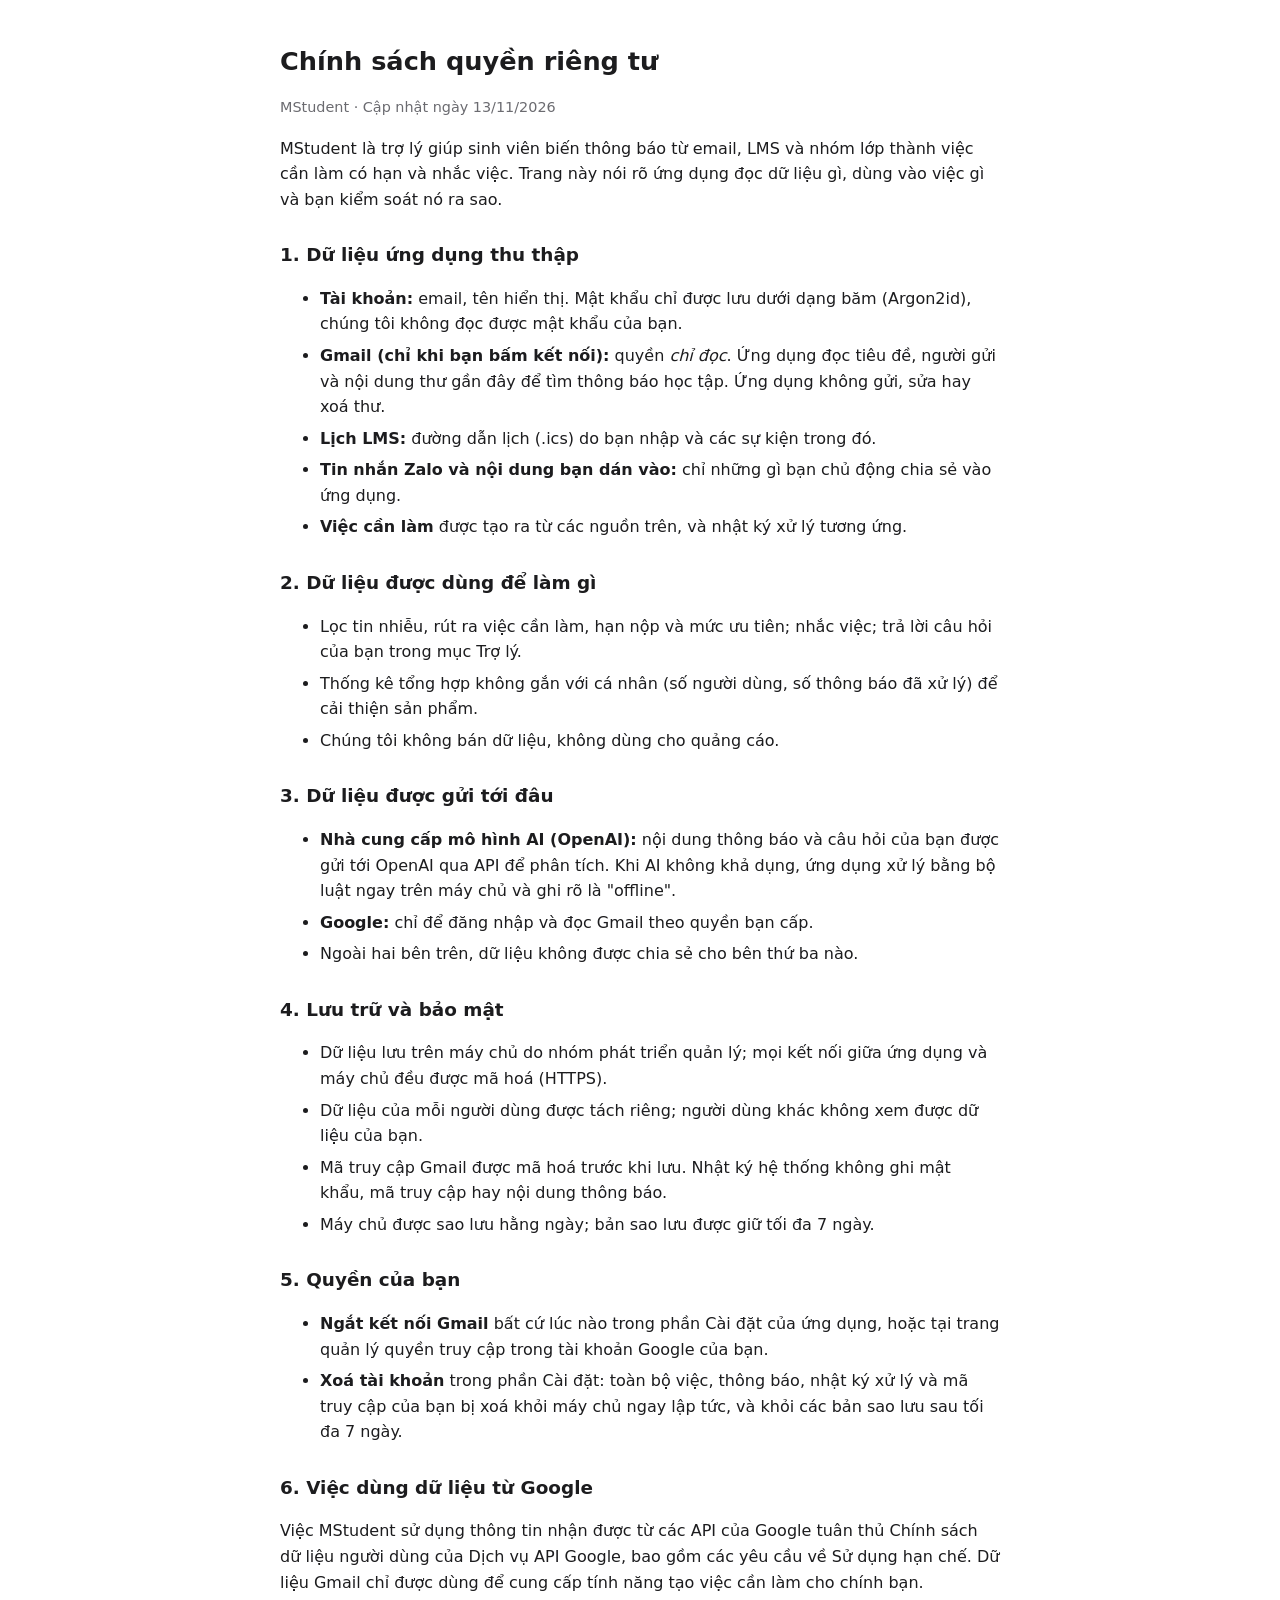
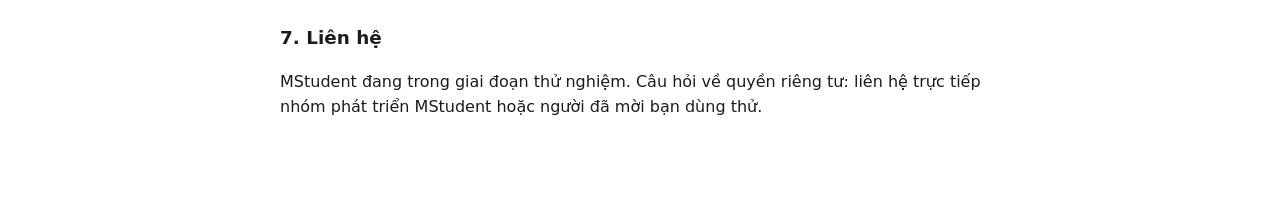
==== app/static/privacy.html @ 40b5fcc2 "feat(backend): production hardening - prod config check, proxy-aware client IP, persistent rate limi" ====
<!doctype html>
<html lang="vi">
<head>
<meta charset="utf-8">
<meta name="viewport" content="width=device-width, initial-scale=1">
<title>MStudent — Chính sách quyền riêng tư</title>
<style>
  body { font: 16px/1.6 system-ui, -apple-system, "Segoe UI", sans-serif; color: #1c1c1e; background: #fff;
         max-width: 720px; margin: 0 auto; padding: 24px 16px 64px; }
  h1 { font-size: 1.6rem; margin-bottom: 4px; }
  h2 { font-size: 1.15rem; margin-top: 28px; }
  .muted { color: #6b6b70; font-size: .9rem; }
  li { margin: 6px 0; }
  @media (prefers-color-scheme: dark) { body { color: #f2f2f7; background: #111113; } .muted { color: #a1a1a8; } }
</style>
</head>
<body>
<h1>Chính sách quyền riêng tư</h1>
<p class="muted">MStudent · Cập nhật ngày 13/11/2026</p>

<p>MStudent là trợ lý giúp sinh viên biến thông báo từ email, LMS và nhóm lớp thành việc cần làm có hạn và nhắc
việc. Trang này nói rõ ứng dụng đọc dữ liệu gì, dùng vào việc gì và bạn kiểm soát nó ra sao.</p>

<h2>1. Dữ liệu ứng dụng thu thập</h2>
<ul>
  <li><strong>Tài khoản:</strong> email, tên hiển thị. Mật khẩu chỉ được lưu dưới dạng băm (Argon2id), chúng
      tôi không đọc được mật khẩu của bạn.</li>
  <li><strong>Gmail (chỉ khi bạn bấm kết nối):</strong> quyền <em>chỉ đọc</em>. Ứng dụng đọc tiêu đề, người
      gửi và nội dung thư gần đây để tìm thông báo học tập. Ứng dụng không gửi, sửa hay xoá thư.</li>
  <li><strong>Lịch LMS:</strong> đường dẫn lịch (.ics) do bạn nhập và các sự kiện trong đó.</li>
  <li><strong>Tin nhắn Zalo và nội dung bạn dán vào:</strong> chỉ những gì bạn chủ động chia sẻ vào ứng dụng.</li>
  <li><strong>Việc cần làm</strong> được tạo ra từ các nguồn trên, và nhật ký xử lý tương ứng.</li>
</ul>

<h2>2. Dữ liệu được dùng để làm gì</h2>
<ul>
  <li>Lọc tin nhiễu, rút ra việc cần làm, hạn nộp và mức ưu tiên; nhắc việc; trả lời câu hỏi của bạn trong
      mục Trợ lý.</li>
  <li>Thống kê tổng hợp không gắn với cá nhân (số người dùng, số thông báo đã xử lý) để cải thiện sản phẩm.</li>
  <li>Chúng tôi không bán dữ liệu, không dùng cho quảng cáo.</li>
</ul>

<h2>3. Dữ liệu được gửi tới đâu</h2>
<ul>
  <li><strong>Nhà cung cấp mô hình AI (OpenAI):</strong> nội dung thông báo và câu hỏi của bạn được gửi tới
      OpenAI qua API để phân tích. Khi AI không khả dụng, ứng dụng xử lý bằng bộ luật ngay trên máy chủ và ghi
      rõ là "offline".</li>
  <li><strong>Google:</strong> chỉ để đăng nhập và đọc Gmail theo quyền bạn cấp.</li>
  <li>Ngoài hai bên trên, dữ liệu không được chia sẻ cho bên thứ ba nào.</li>
</ul>

<h2>4. Lưu trữ và bảo mật</h2>
<ul>
  <li>Dữ liệu lưu trên máy chủ do nhóm phát triển quản lý; mọi kết nối giữa ứng dụng và máy chủ đều được mã
      hoá (HTTPS).</li>
  <li>Dữ liệu của mỗi người dùng được tách riêng; người dùng khác không xem được dữ liệu của bạn.</li>
  <li>Mã truy cập Gmail được mã hoá trước khi lưu. Nhật ký hệ thống không ghi mật khẩu, mã truy cập hay nội
      dung thông báo.</li>
  <li>Máy chủ được sao lưu hằng ngày; bản sao lưu được giữ tối đa 7 ngày.</li>
</ul>

<h2>5. Quyền của bạn</h2>
<ul>
  <li><strong>Ngắt kết nối Gmail</strong> bất cứ lúc nào trong phần Cài đặt của ứng dụng, hoặc tại
      trang quản lý quyền truy cập trong tài khoản Google của bạn.</li>
  <li><strong>Xoá tài khoản</strong> trong phần Cài đặt: toàn bộ việc, thông báo, nhật ký xử lý và mã truy cập
      của bạn bị xoá khỏi máy chủ ngay lập tức, và khỏi các bản sao lưu sau tối đa 7 ngày.</li>
</ul>

<h2>6. Việc dùng dữ liệu từ Google</h2>
<p>Việc MStudent sử dụng thông tin nhận được từ các API của Google tuân thủ Chính sách dữ liệu người dùng của
Dịch vụ API Google, bao gồm các yêu cầu về Sử dụng hạn chế. Dữ liệu Gmail chỉ được dùng để cung cấp tính năng
tạo việc cần làm cho chính bạn.</p>

<h2>7. Liên hệ</h2>
<p>MStudent đang trong giai đoạn thử nghiệm. Câu hỏi về quyền riêng tư: liên hệ trực tiếp nhóm phát triển
MStudent hoặc người đã mời bạn dùng thử.</p>
</body>
</html>
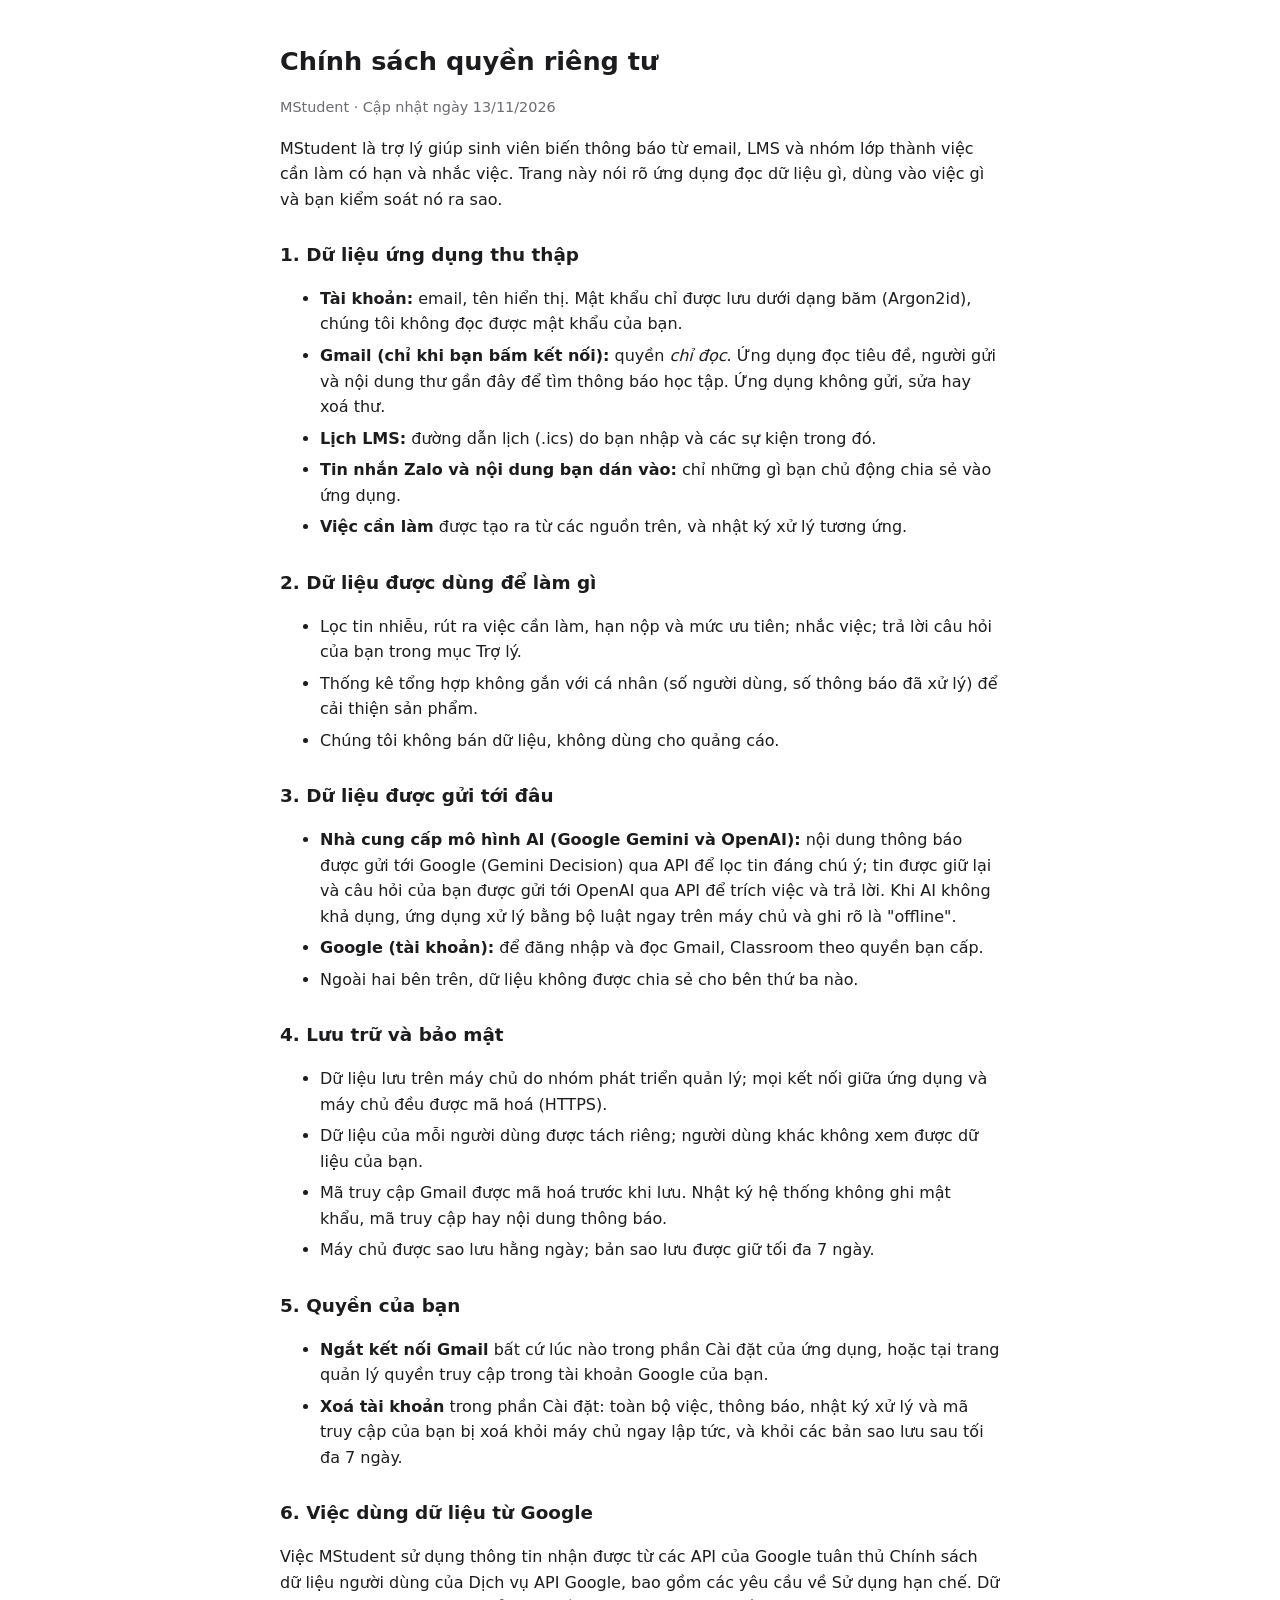
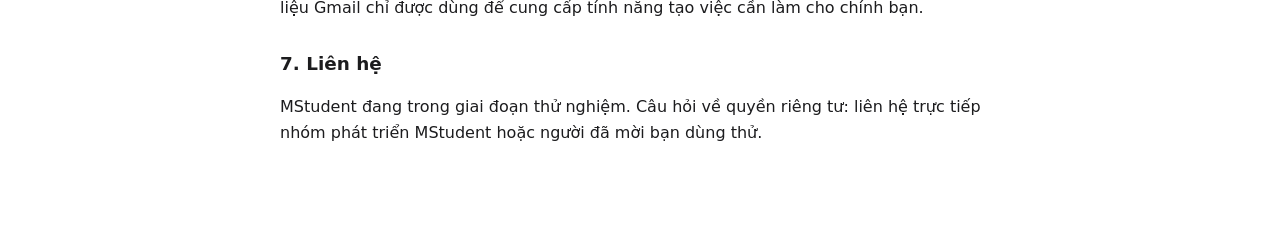
==== commit b82e979e: "feat: event invitations with major fit (003) and two-model AI routing 003-event-rsvp - Profile: scho" ====
--- a/app/static/privacy.html
+++ b/app/static/privacy.html
@@ -42,10 +42,11 @@
 
 <h2>3. Dữ liệu được gửi tới đâu</h2>
 <ul>
-  <li><strong>Nhà cung cấp mô hình AI (OpenAI):</strong> nội dung thông báo và câu hỏi của bạn được gửi tới
-      OpenAI qua API để phân tích. Khi AI không khả dụng, ứng dụng xử lý bằng bộ luật ngay trên máy chủ và ghi
-      rõ là "offline".</li>
-  <li><strong>Google:</strong> chỉ để đăng nhập và đọc Gmail theo quyền bạn cấp.</li>
+  <li><strong>Nhà cung cấp mô hình AI (Google Gemini và OpenAI):</strong> nội dung thông báo được gửi tới Google
+      (Gemini Decision) qua API để lọc tin đáng chú ý; tin được giữ lại và câu hỏi của bạn được gửi tới OpenAI qua API
+      để trích việc và trả lời. Khi AI không khả dụng, ứng dụng xử lý bằng bộ luật ngay trên máy chủ và ghi rõ là
+      "offline".</li>
+  <li><strong>Google (tài khoản):</strong> để đăng nhập và đọc Gmail, Classroom theo quyền bạn cấp.</li>
   <li>Ngoài hai bên trên, dữ liệu không được chia sẻ cho bên thứ ba nào.</li>
 </ul>
 
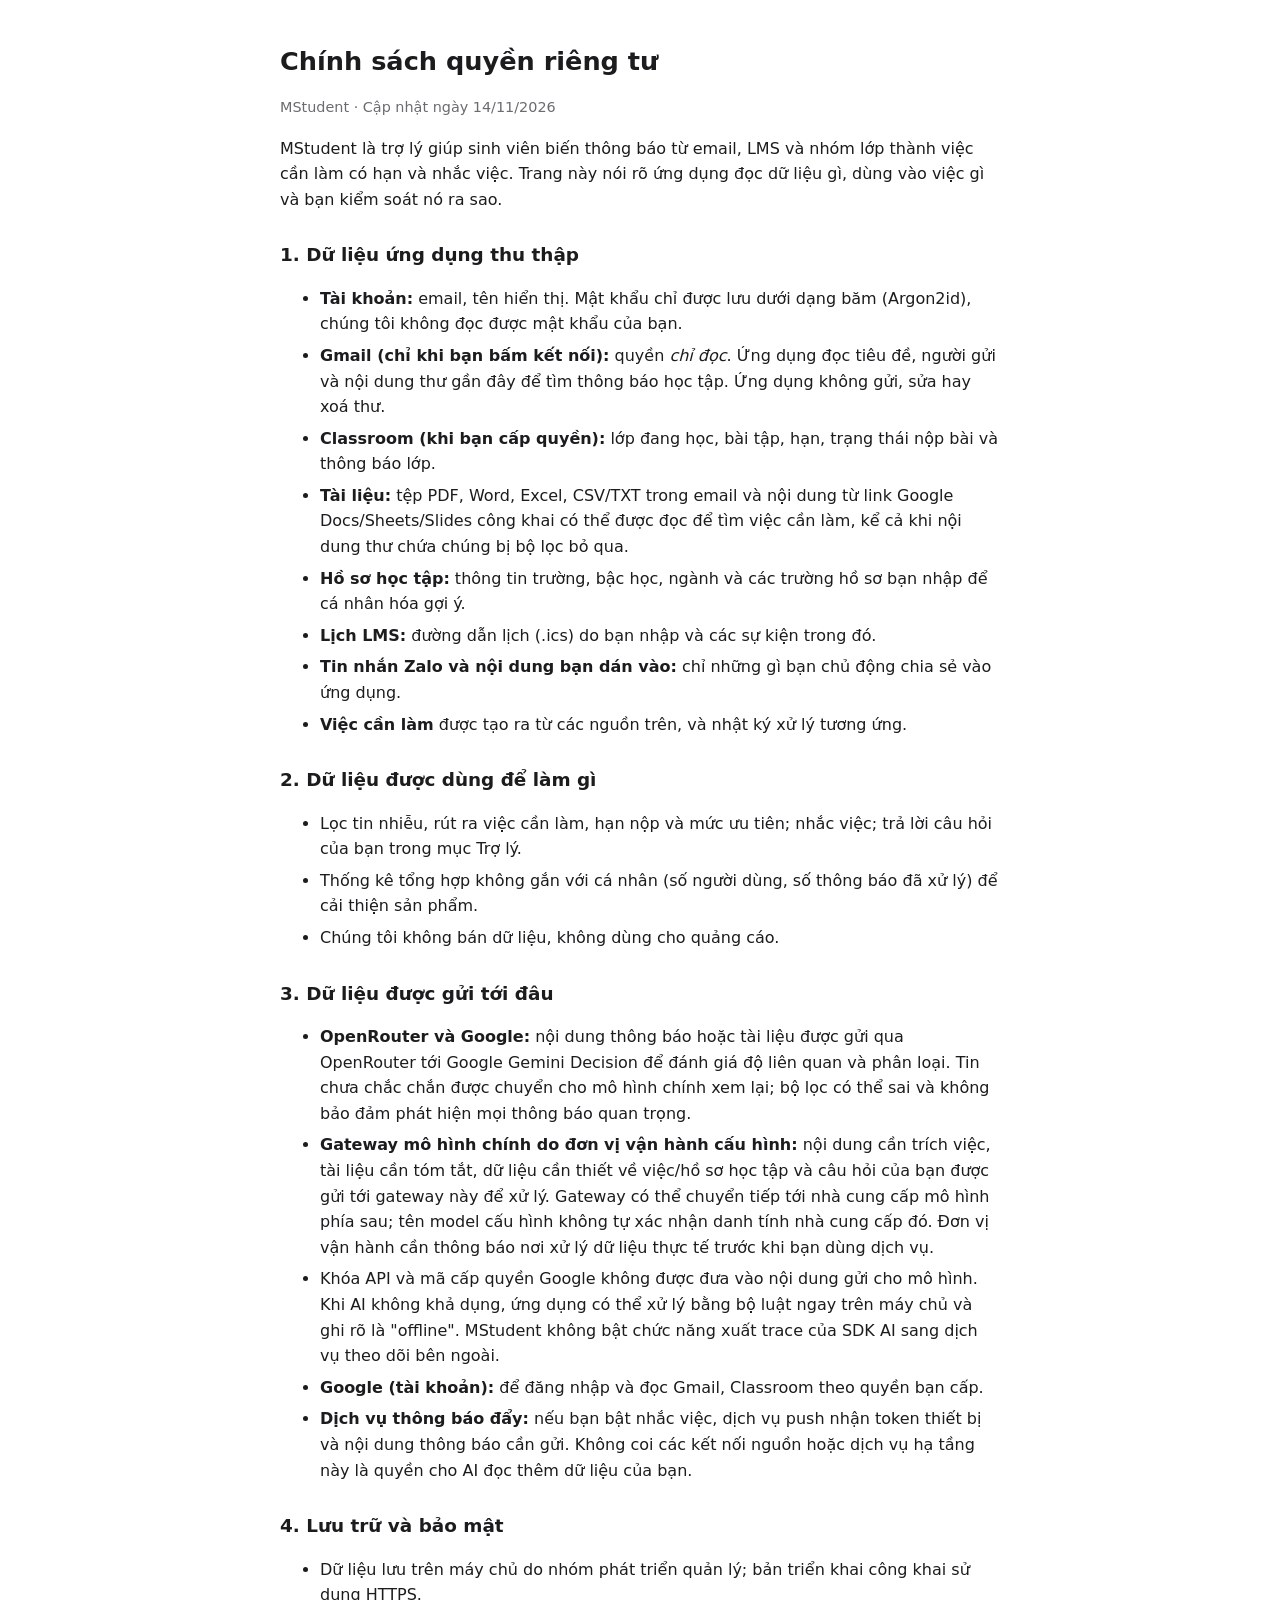
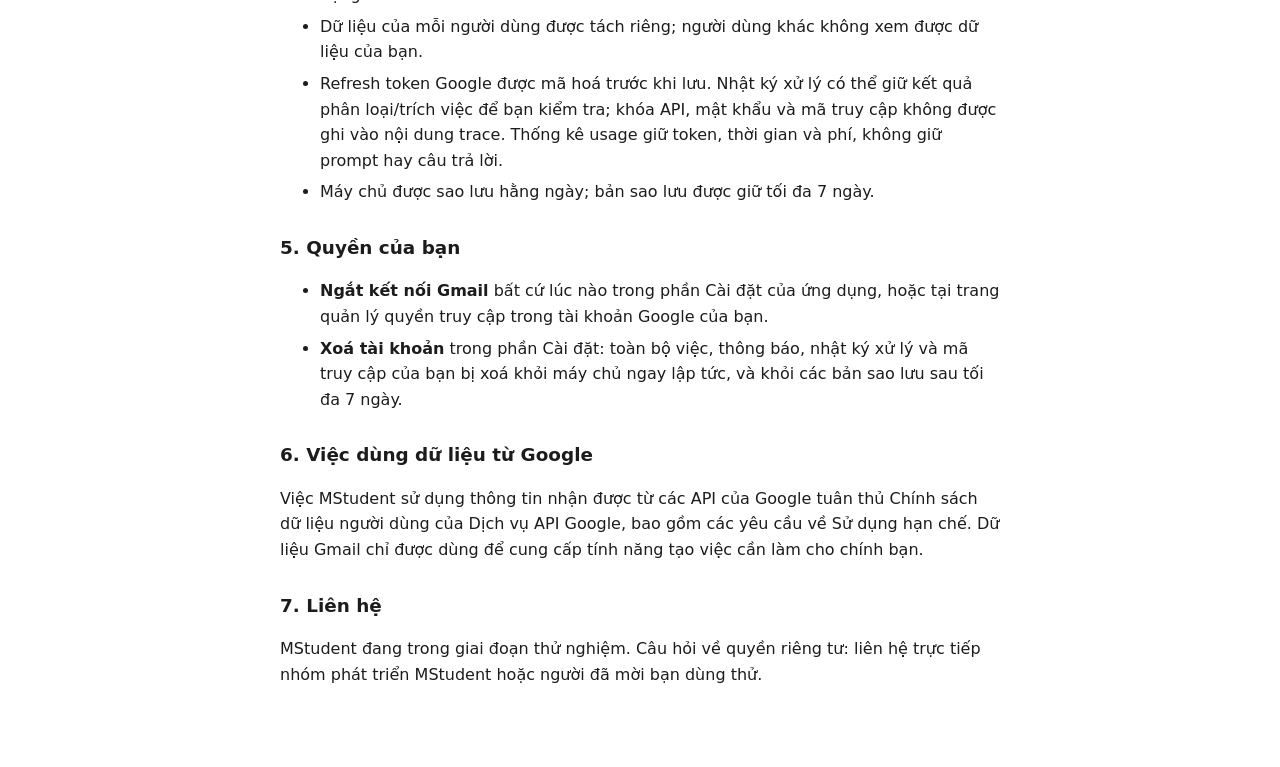
==== commit 63c8dddb: "feat: filter and classify notices with Decision before main LLM" ====
--- a/app/static/privacy.html
+++ b/app/static/privacy.html
@@ -16,7 +16,7 @@
 </head>
 <body>
 <h1>Chính sách quyền riêng tư</h1>
-<p class="muted">MStudent · Cập nhật ngày 13/11/2026</p>
+<p class="muted">MStudent · Cập nhật ngày 14/11/2026</p>
 
 <p>MStudent là trợ lý giúp sinh viên biến thông báo từ email, LMS và nhóm lớp thành việc cần làm có hạn và nhắc
 việc. Trang này nói rõ ứng dụng đọc dữ liệu gì, dùng vào việc gì và bạn kiểm soát nó ra sao.</p>
@@ -27,6 +27,10 @@
       tôi không đọc được mật khẩu của bạn.</li>
   <li><strong>Gmail (chỉ khi bạn bấm kết nối):</strong> quyền <em>chỉ đọc</em>. Ứng dụng đọc tiêu đề, người
       gửi và nội dung thư gần đây để tìm thông báo học tập. Ứng dụng không gửi, sửa hay xoá thư.</li>
+  <li><strong>Classroom (khi bạn cấp quyền):</strong> lớp đang học, bài tập, hạn, trạng thái nộp bài và thông báo lớp.</li>
+  <li><strong>Tài liệu:</strong> tệp PDF, Word, Excel, CSV/TXT trong email và nội dung từ link Google Docs/Sheets/Slides
+      công khai có thể được đọc để tìm việc cần làm, kể cả khi nội dung thư chứa chúng bị bộ lọc bỏ qua.</li>
+  <li><strong>Hồ sơ học tập:</strong> thông tin trường, bậc học, ngành và các trường hồ sơ bạn nhập để cá nhân hóa gợi ý.</li>
   <li><strong>Lịch LMS:</strong> đường dẫn lịch (.ics) do bạn nhập và các sự kiện trong đó.</li>
   <li><strong>Tin nhắn Zalo và nội dung bạn dán vào:</strong> chỉ những gì bạn chủ động chia sẻ vào ứng dụng.</li>
   <li><strong>Việc cần làm</strong> được tạo ra từ các nguồn trên, và nhật ký xử lý tương ứng.</li>
@@ -42,21 +46,28 @@
 
 <h2>3. Dữ liệu được gửi tới đâu</h2>
 <ul>
-  <li><strong>Nhà cung cấp mô hình AI (Google Gemini và OpenAI):</strong> nội dung thông báo được gửi tới Google
-      (Gemini Decision) qua API để lọc tin đáng chú ý; tin được giữ lại và câu hỏi của bạn được gửi tới OpenAI qua API
-      để trích việc và trả lời. Khi AI không khả dụng, ứng dụng xử lý bằng bộ luật ngay trên máy chủ và ghi rõ là
-      "offline".</li>
+  <li><strong>OpenRouter và Google:</strong> nội dung thông báo hoặc tài liệu được gửi qua OpenRouter tới
+      Google Gemini Decision để đánh giá độ liên quan và phân loại. Tin chưa chắc chắn được chuyển cho mô hình chính
+      xem lại; bộ lọc có thể sai và không bảo đảm phát hiện mọi thông báo quan trọng.</li>
+  <li><strong>Gateway mô hình chính do đơn vị vận hành cấu hình:</strong> nội dung cần trích việc, tài liệu cần tóm tắt,
+      dữ liệu cần thiết về việc/hồ sơ học tập và câu hỏi của bạn được gửi tới gateway này để xử lý. Gateway có thể
+      chuyển tiếp tới nhà cung cấp mô hình phía sau; tên model cấu hình không tự xác nhận danh tính nhà cung cấp đó.
+      Đơn vị vận hành cần thông báo nơi xử lý dữ liệu thực tế trước khi bạn dùng dịch vụ.</li>
+  <li>Khóa API và mã cấp quyền Google không được đưa vào nội dung gửi cho mô hình. Khi AI không khả dụng, ứng dụng
+      có thể xử lý bằng bộ luật ngay trên máy chủ và ghi rõ là "offline". MStudent không bật chức năng xuất trace
+      của SDK AI sang dịch vụ theo dõi bên ngoài.</li>
   <li><strong>Google (tài khoản):</strong> để đăng nhập và đọc Gmail, Classroom theo quyền bạn cấp.</li>
-  <li>Ngoài hai bên trên, dữ liệu không được chia sẻ cho bên thứ ba nào.</li>
+  <li><strong>Dịch vụ thông báo đẩy:</strong> nếu bạn bật nhắc việc, dịch vụ push nhận token thiết bị và nội dung thông
+      báo cần gửi. Không coi các kết nối nguồn hoặc dịch vụ hạ tầng này là quyền cho AI đọc thêm dữ liệu của bạn.</li>
 </ul>
 
 <h2>4. Lưu trữ và bảo mật</h2>
 <ul>
-  <li>Dữ liệu lưu trên máy chủ do nhóm phát triển quản lý; mọi kết nối giữa ứng dụng và máy chủ đều được mã
-      hoá (HTTPS).</li>
+  <li>Dữ liệu lưu trên máy chủ do nhóm phát triển quản lý; bản triển khai công khai sử dụng HTTPS.</li>
   <li>Dữ liệu của mỗi người dùng được tách riêng; người dùng khác không xem được dữ liệu của bạn.</li>
-  <li>Mã truy cập Gmail được mã hoá trước khi lưu. Nhật ký hệ thống không ghi mật khẩu, mã truy cập hay nội
-      dung thông báo.</li>
+  <li>Refresh token Google được mã hoá trước khi lưu. Nhật ký xử lý có thể giữ kết quả phân loại/trích việc để bạn
+      kiểm tra; khóa API, mật khẩu và mã truy cập không được ghi vào nội dung trace. Thống kê usage giữ token, thời
+      gian và phí, không giữ prompt hay câu trả lời.</li>
   <li>Máy chủ được sao lưu hằng ngày; bản sao lưu được giữ tối đa 7 ngày.</li>
 </ul>
 
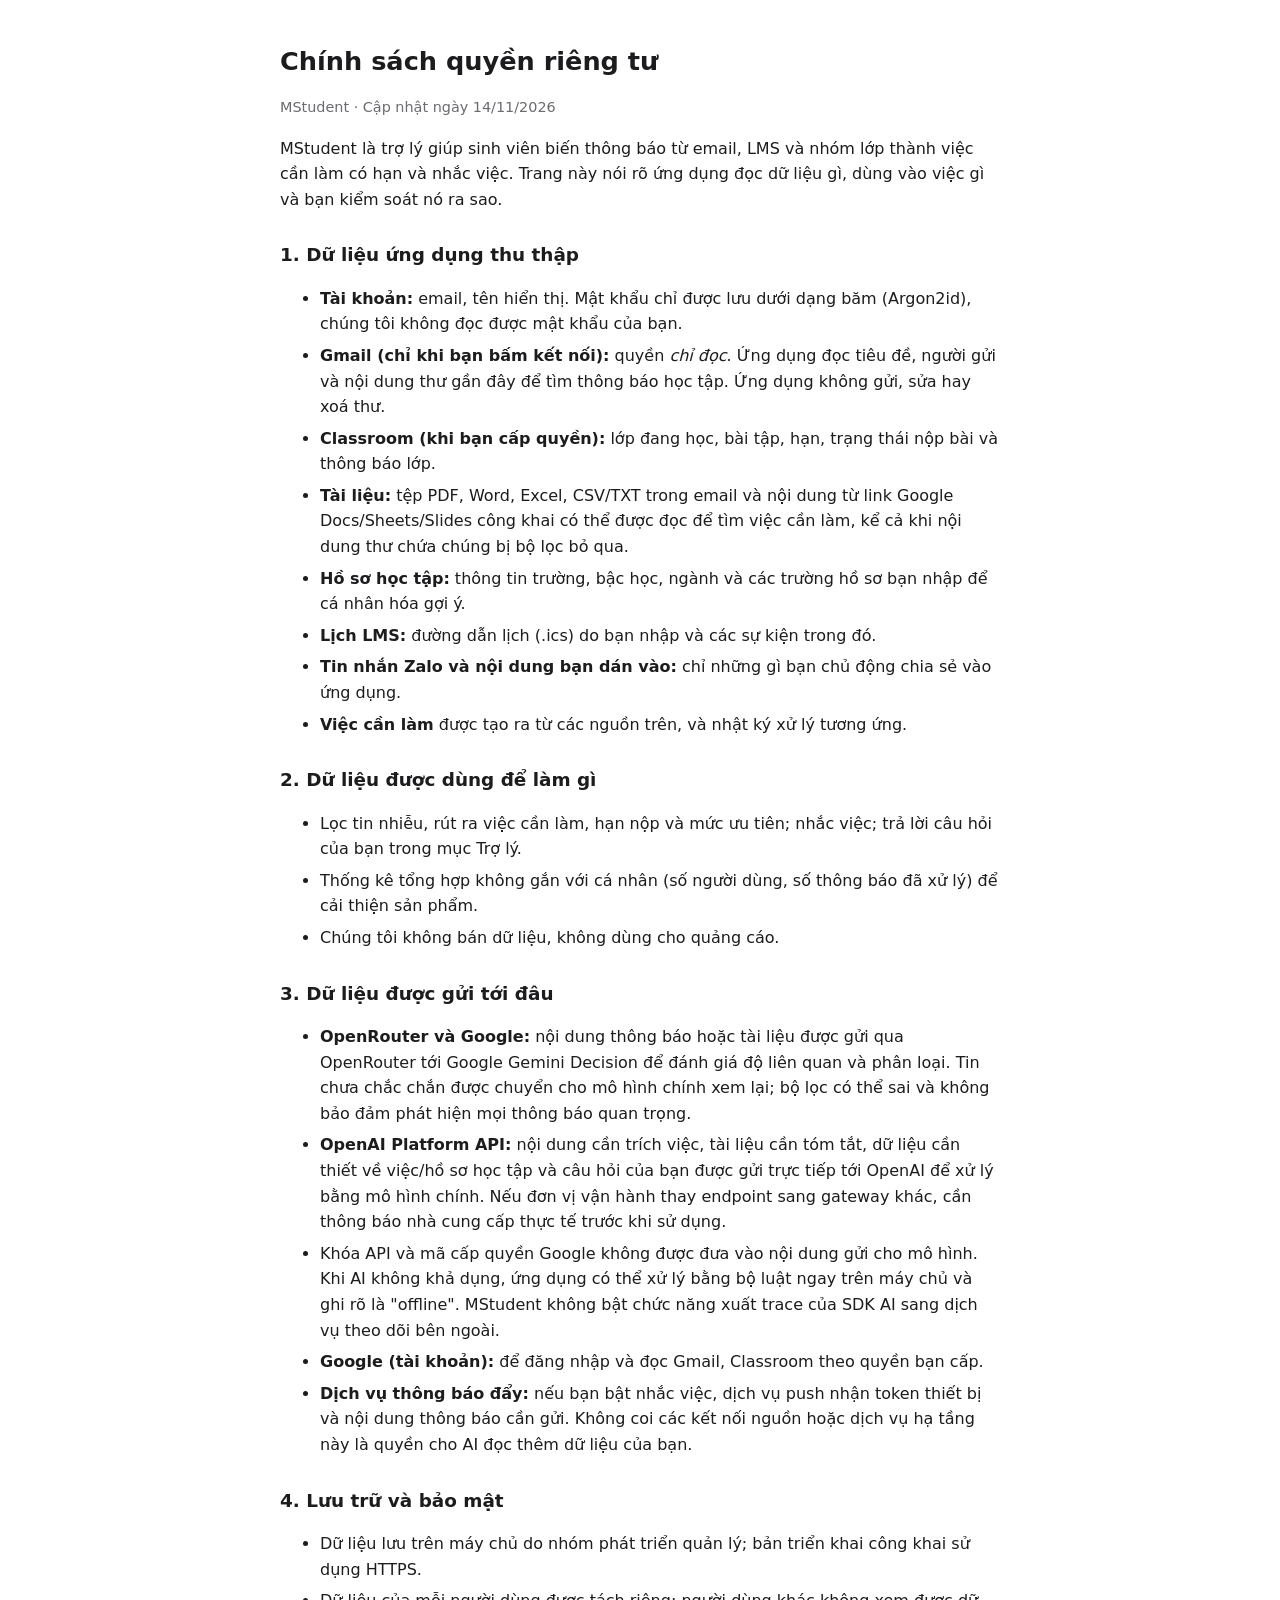
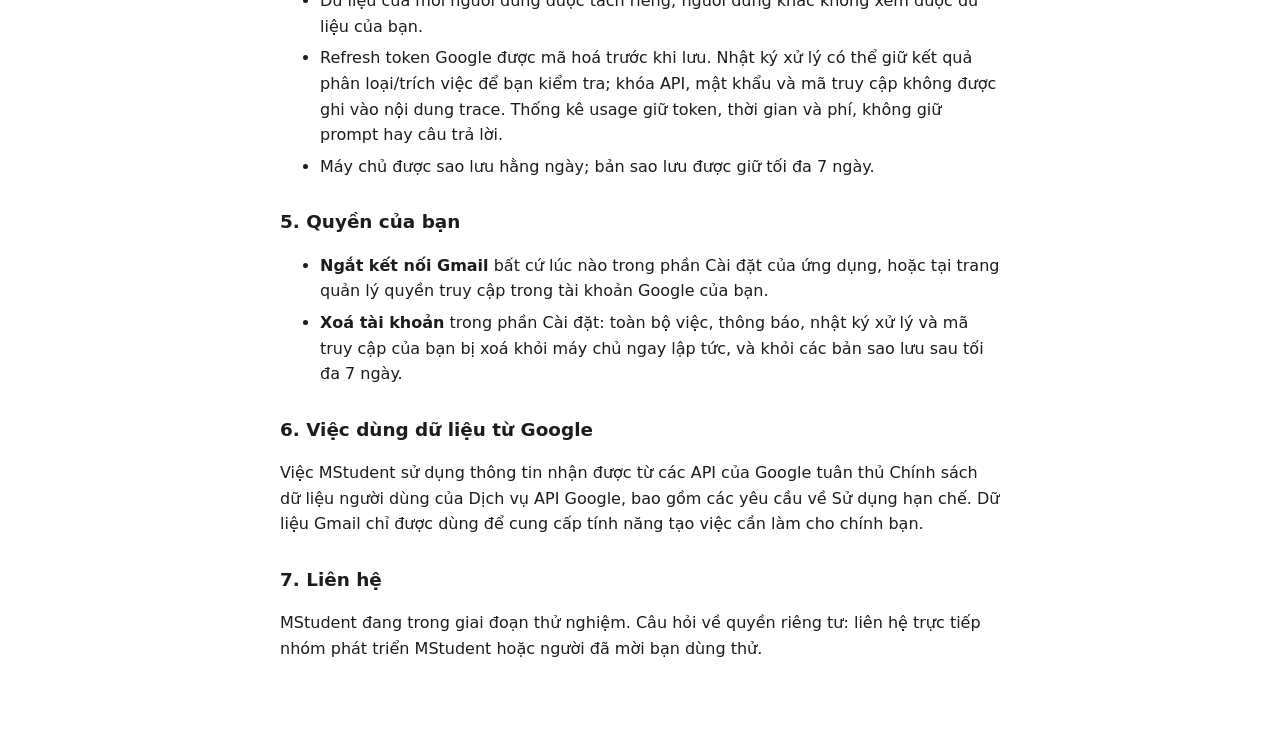
==== commit a39d278c: "feat: use official OpenAI Luna with high reasoning effort" ====
--- a/app/static/privacy.html
+++ b/app/static/privacy.html
@@ -49,10 +49,9 @@
   <li><strong>OpenRouter và Google:</strong> nội dung thông báo hoặc tài liệu được gửi qua OpenRouter tới
       Google Gemini Decision để đánh giá độ liên quan và phân loại. Tin chưa chắc chắn được chuyển cho mô hình chính
       xem lại; bộ lọc có thể sai và không bảo đảm phát hiện mọi thông báo quan trọng.</li>
-  <li><strong>Gateway mô hình chính do đơn vị vận hành cấu hình:</strong> nội dung cần trích việc, tài liệu cần tóm tắt,
-      dữ liệu cần thiết về việc/hồ sơ học tập và câu hỏi của bạn được gửi tới gateway này để xử lý. Gateway có thể
-      chuyển tiếp tới nhà cung cấp mô hình phía sau; tên model cấu hình không tự xác nhận danh tính nhà cung cấp đó.
-      Đơn vị vận hành cần thông báo nơi xử lý dữ liệu thực tế trước khi bạn dùng dịch vụ.</li>
+  <li><strong>OpenAI Platform API:</strong> nội dung cần trích việc, tài liệu cần tóm tắt, dữ liệu cần thiết về
+      việc/hồ sơ học tập và câu hỏi của bạn được gửi trực tiếp tới OpenAI để xử lý bằng mô hình chính.
+      Nếu đơn vị vận hành thay endpoint sang gateway khác, cần thông báo nhà cung cấp thực tế trước khi sử dụng.</li>
   <li>Khóa API và mã cấp quyền Google không được đưa vào nội dung gửi cho mô hình. Khi AI không khả dụng, ứng dụng
       có thể xử lý bằng bộ luật ngay trên máy chủ và ghi rõ là "offline". MStudent không bật chức năng xuất trace
       của SDK AI sang dịch vụ theo dõi bên ngoài.</li>
